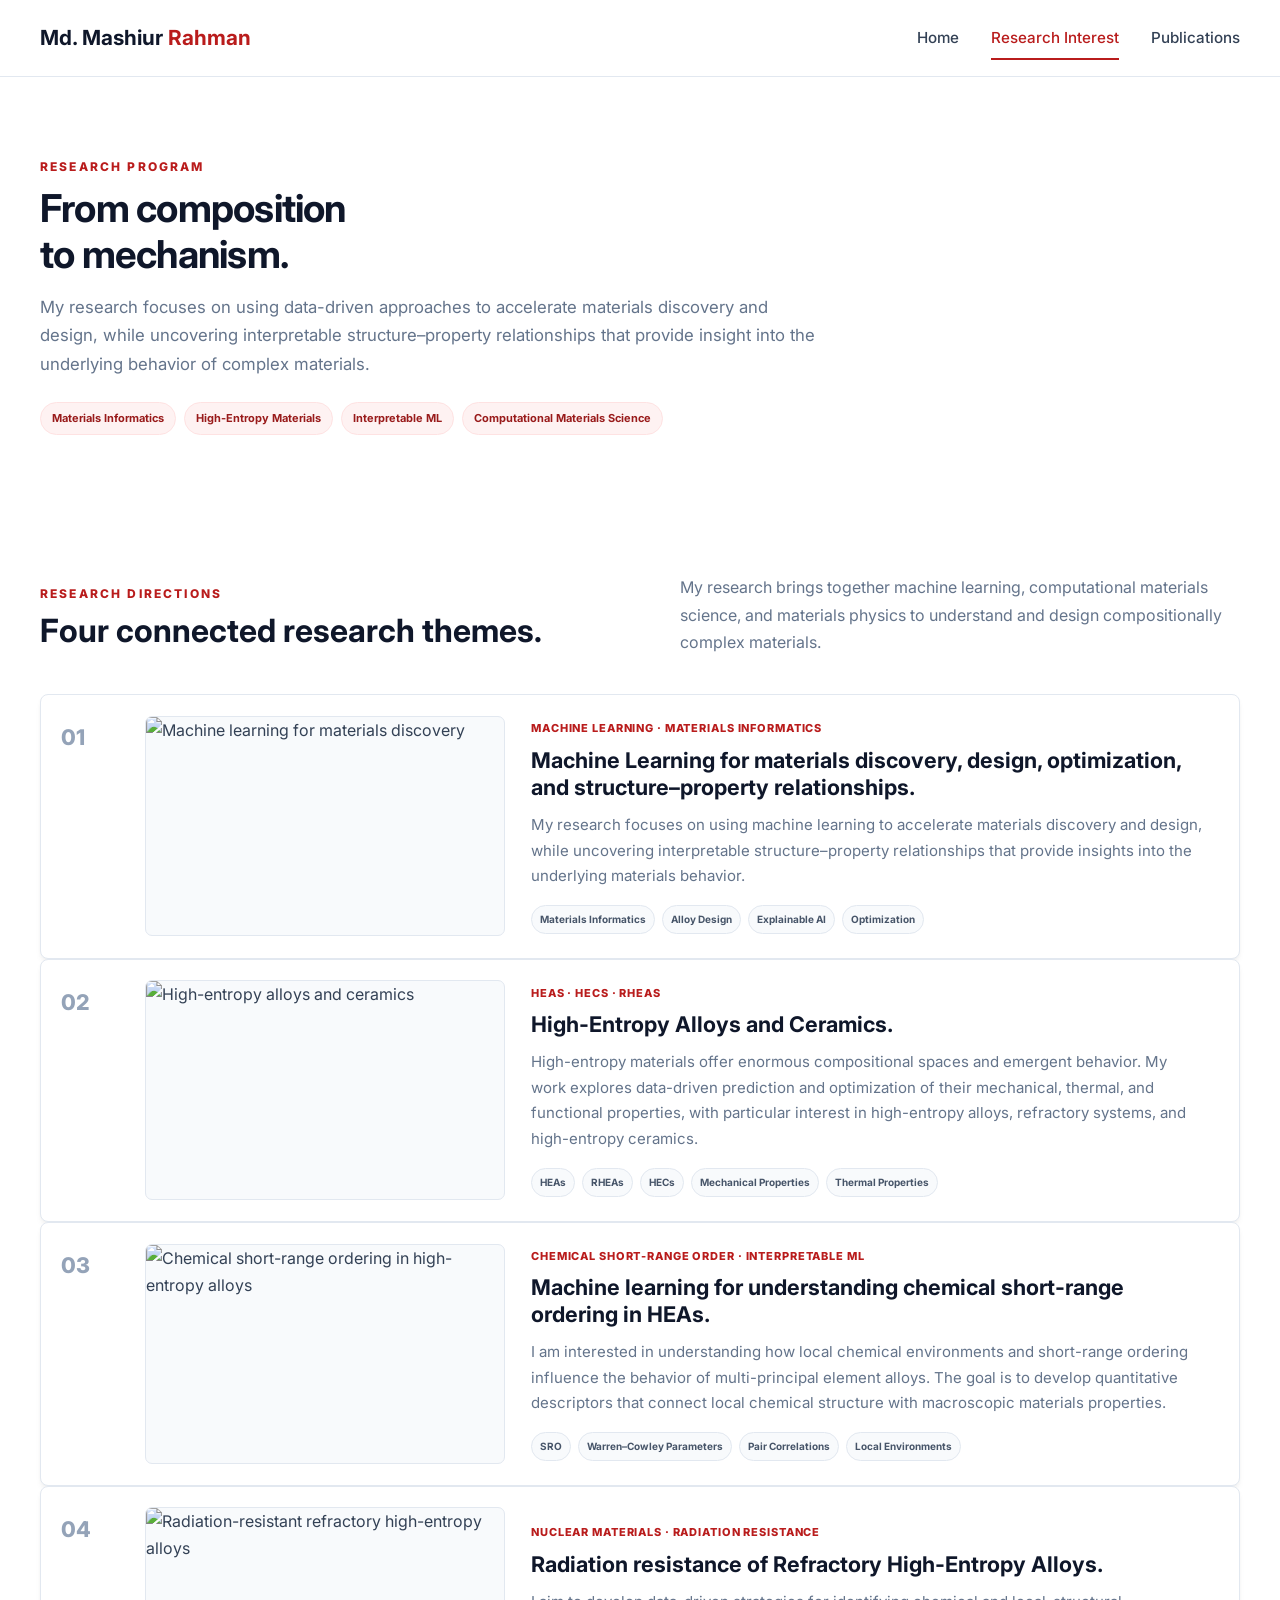
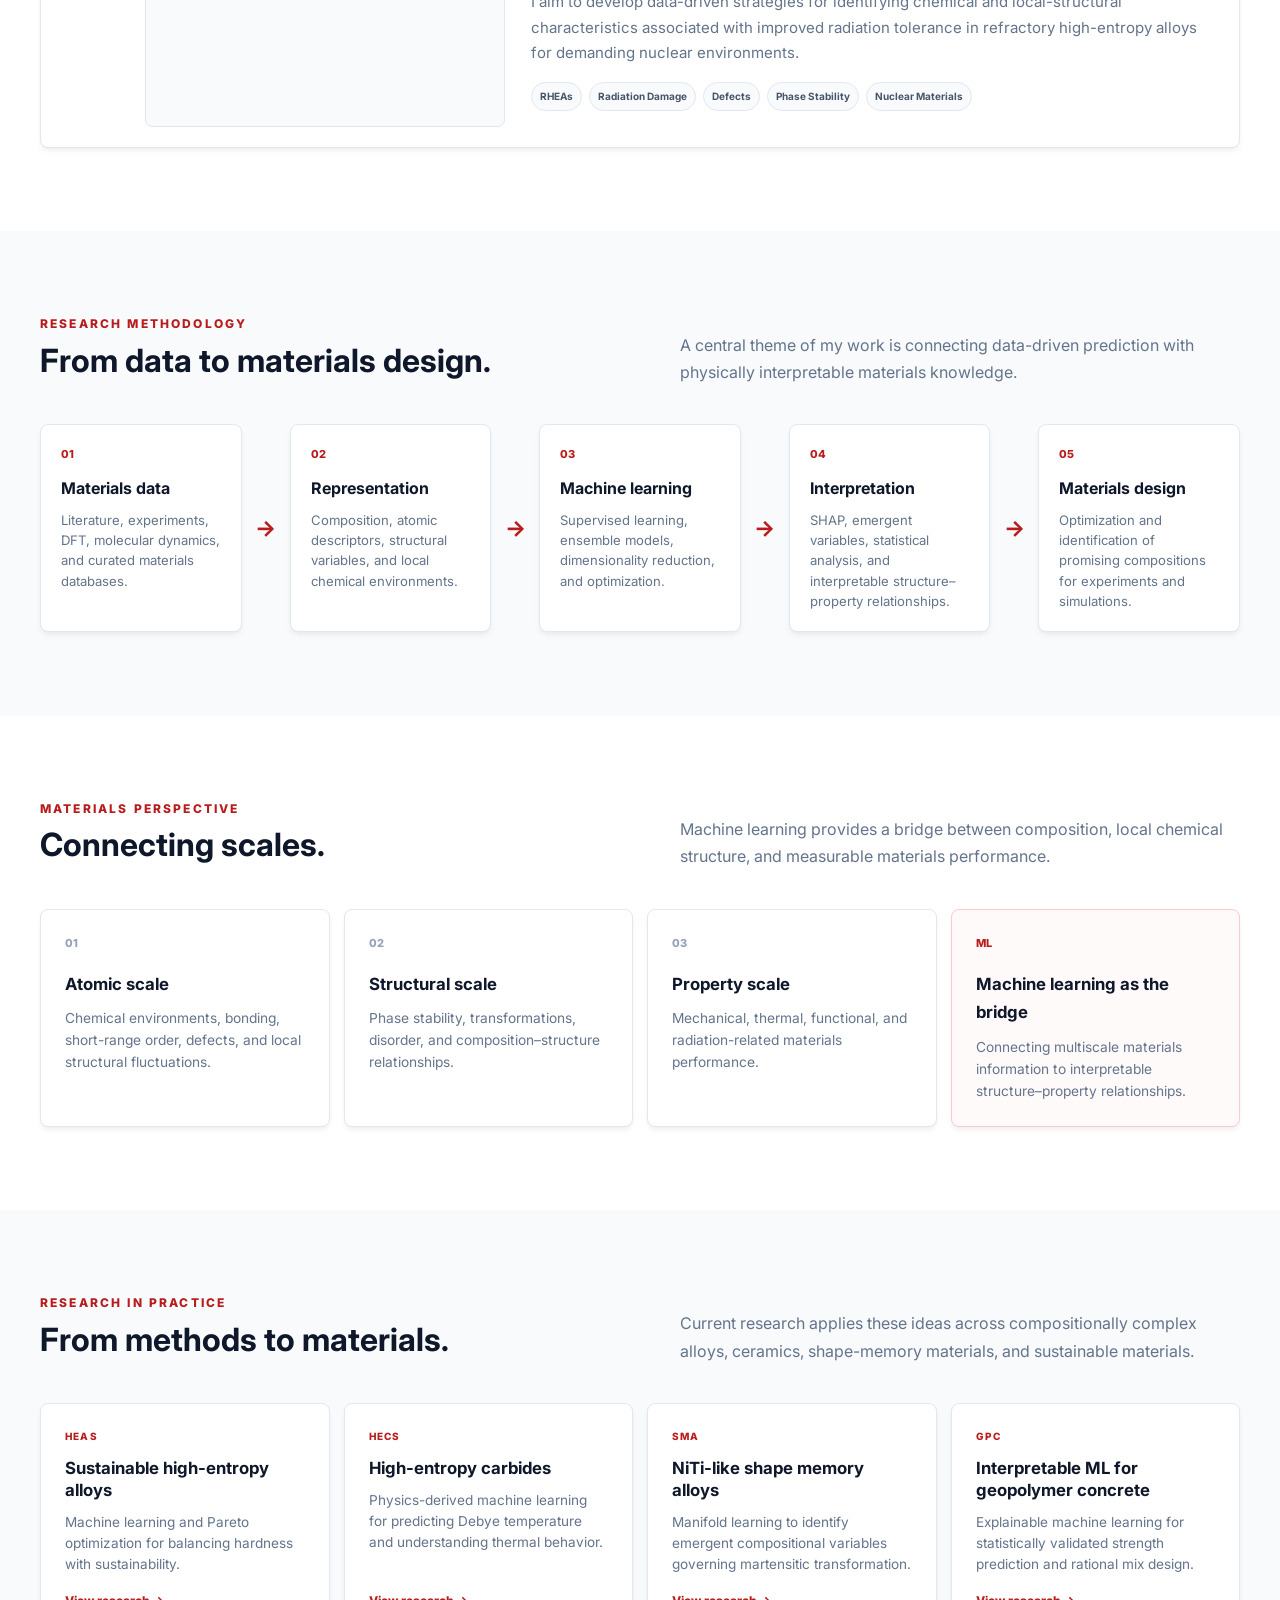
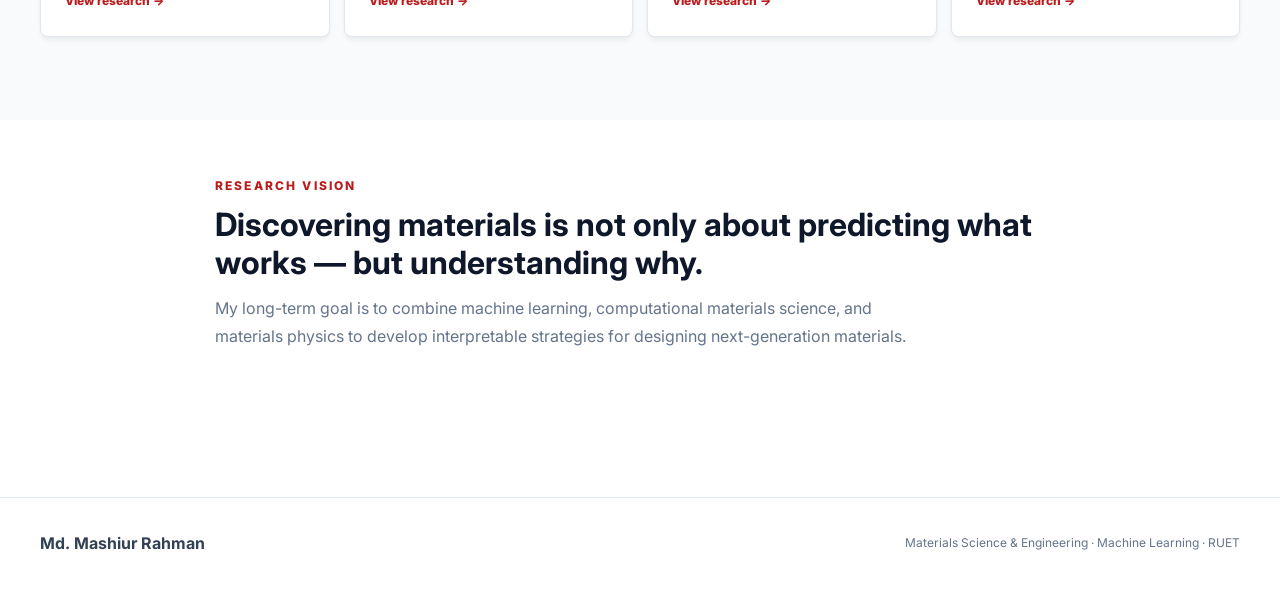
==== research.html @ 84f90992 "Add files via upload" ====
<!doctype html>
<html lang="en">

<head>
    <meta charset="utf-8">
    <meta name="viewport" content="width=device-width, initial-scale=1">

    <meta name="description"
        content="Research interests of Md. Mashiur Rahman — computational materials science, machine learning, high-entropy materials, chemical short-range order, and radiation-resistant RHEAs.">

    <title>Research | Md. Mashiur Rahman</title>

    <link rel="stylesheet" href="style.css">
</head>

<body>

    <!-- =========================================================
         NAVIGATION
    ========================================================== -->

    <header class="nav">
        <div class="wrap navin">

            <a class="brand" href="index.html">
                Md. Mashiur <span>Rahman</span>
            </a>

            <button class="menu" aria-label="Open menu">
                ☰
            </button>

            <nav class="links">
                <a href="index.html">Home</a>
                <a class="active" href="research.html">Research Interest</a>
                <a href="publications.html">Publications</a>
            </nav>

        </div>
    </header>


    <main>

        <!-- =====================================================
             RESEARCH HERO
        ====================================================== -->

        <section class="pagehero">
            <div class="wrap">

                <div class="eyebrow">
                    Research program
                </div>

                <h1>
                    From composition<br>
                    to mechanism.
                </h1>

                <p>
                    My research focuses on using data-driven approaches to
                    accelerate materials discovery and design, while uncovering
                    interpretable structure–property relationships that provide
                    insight into the underlying behavior of complex materials.
                </p>

                <div class="research-tags">

                    <span>Materials Informatics</span>
                    <span>High-Entropy Materials</span>
                    <span>Interpretable ML</span>
                    <span>Computational Materials Science</span>

                </div>

            </div>
        </section>


        <!-- =====================================================
             RESEARCH DIRECTIONS
        ====================================================== -->

        <section class="section">

            <div class="wrap">

                <div class="section-head">

                    <div>
                        <div class="eyebrow">
                            Research directions
                        </div>

                        <h2>
                            Four connected research themes.
                        </h2>
                    </div>

                    <p>
                        My research brings together machine learning,
                        computational materials science, and materials
                        physics to understand and design compositionally
                        complex materials.
                    </p>

                </div>


                <!-- =================================================
                     01 — MACHINE LEARNING
                ================================================== -->

                <article class="research-feature">

                    <div class="research-number">
                        01
                    </div>

                    <div class="research-image">

                        <img src="assets/dis.jpg"
                            alt="Machine learning for materials discovery">

                    </div>

                    <div class="research-content">

                        <div class="method">
                            Machine Learning · Materials Informatics
                        </div>

                        <h2>
                            Machine Learning for materials discovery,
                            design, optimization, and structure–property
                            relationships.
                        </h2>

                        <p>
                            My research focuses on using machine learning to
                            accelerate materials discovery and design, while
                            uncovering interpretable structure–property
                            relationships that provide insights into the
                            underlying materials behavior.
                        </p>

                        <div class="research-keywords">

                            <span>Materials Informatics</span>
                            <span>Alloy Design</span>
                            <span>Explainable AI</span>
                            <span>Optimization</span>

                        </div>

                    </div>

                </article>


                <!-- =================================================
                     02 — HIGH ENTROPY MATERIALS
                ================================================== -->

                <article class="research-feature">

                    <div class="research-number">
                        02
                    </div>

                    <div class="research-image">

                        <img src="assets/hea.png"
                            alt="High-entropy alloys and ceramics">

                    </div>

                    <div class="research-content">

                        <div class="method">
                            HEAs · HECs · RHEAs
                        </div>

                        <h2>
                            High-Entropy Alloys and Ceramics.
                        </h2>

                        <p>
                            High-entropy materials offer enormous
                            compositional spaces and emergent behavior.
                            My work explores data-driven prediction and
                            optimization of their mechanical, thermal,
                            and functional properties, with particular
                            interest in high-entropy alloys, refractory
                            systems, and high-entropy ceramics.
                        </p>

                        <div class="research-keywords">

                            <span>HEAs</span>
                            <span>RHEAs</span>
                            <span>HECs</span>
                            <span>Mechanical Properties</span>
                            <span>Thermal Properties</span>

                        </div>

                    </div>

                </article>


                <!-- =================================================
                     03 — SRO
                ================================================== -->

                <article class="research-feature">

                    <div class="research-number">
                        03
                    </div>

                    <div class="research-image">

                        <img src="assets/csro.png"
                            alt="Chemical short-range ordering in high-entropy alloys">

                    </div>

                    <div class="research-content">

                        <div class="method">
                            Chemical Short-Range Order · Interpretable ML
                        </div>

                        <h2>
                            Machine learning for understanding chemical
                            short-range ordering in HEAs.
                        </h2>

                        <p>
                            I am interested in understanding how local
                            chemical environments and short-range ordering
                            influence the behavior of multi-principal
                            element alloys. The goal is to develop
                            quantitative descriptors that connect local
                            chemical structure with macroscopic materials
                            properties.
                        </p>

                        <div class="research-keywords">

                            <span>SRO</span>
                            <span>Warren–Cowley Parameters</span>
                            <span>Pair Correlations</span>
                            <span>Local Environments</span>

                        </div>

                    </div>

                </article>


                <!-- =================================================
                     04 — RHEA
                ================================================== -->

                <article class="research-feature">

                    <div class="research-number">
                        04
                    </div>

                    <div class="research-image">

                        <img src="assets/rheas.png"
                            alt="Radiation-resistant refractory high-entropy alloys">

                    </div>

                    <div class="research-content">

                        <div class="method">
                            Nuclear Materials · Radiation Resistance
                        </div>

                        <h2>
                            Radiation resistance of Refractory
                            High-Entropy Alloys.
                        </h2>

                        <p>
                            I aim to develop data-driven strategies for
                            identifying chemical and local-structural
                            characteristics associated with improved
                            radiation tolerance in refractory
                            high-entropy alloys for demanding nuclear
                            environments.
                        </p>

                        <div class="research-keywords">

                            <span>RHEAs</span>
                            <span>Radiation Damage</span>
                            <span>Defects</span>
                            <span>Phase Stability</span>
                            <span>Nuclear Materials</span>

                        </div>

                    </div>

                </article>

            </div>

        </section>


        <!-- =====================================================
             RESEARCH METHODOLOGY
        ====================================================== -->

        <section class="section alt">

            <div class="wrap">

                <div class="section-head">

                    <div>

                        <div class="eyebrow">
                            Research methodology
                        </div>

                        <h2>
                            From data to materials design.
                        </h2>

                    </div>

                    <p>
                        A central theme of my work is connecting
                        data-driven prediction with physically
                        interpretable materials knowledge.
                    </p>

                </div>


                <div class="research-flow">

                    <div class="flow-step">

                        <div class="flow-number">
                            01
                        </div>

                        <h3>
                            Materials data
                        </h3>

                        <p>
                            Literature, experiments, DFT,
                            molecular dynamics, and curated
                            materials databases.
                        </p>

                    </div>


                    <div class="flow-arrow">
                        →
                    </div>


                    <div class="flow-step">

                        <div class="flow-number">
                            02
                        </div>

                        <h3>
                            Representation
                        </h3>

                        <p>
                            Composition, atomic descriptors,
                            structural variables, and local
                            chemical environments.
                        </p>

                    </div>


                    <div class="flow-arrow">
                        →
                    </div>


                    <div class="flow-step">

                        <div class="flow-number">
                            03
                        </div>

                        <h3>
                            Machine learning
                        </h3>

                        <p>
                            Supervised learning, ensemble models,
                            dimensionality reduction, and
                            optimization.
                        </p>

                    </div>


                    <div class="flow-arrow">
                        →
                    </div>


                    <div class="flow-step">

                        <div class="flow-number">
                            04
                        </div>

                        <h3>
                            Interpretation
                        </h3>

                        <p>
                            SHAP, emergent variables, statistical
                            analysis, and interpretable
                            structure–property relationships.
                        </p>

                    </div>


                    <div class="flow-arrow">
                        →
                    </div>


                    <div class="flow-step">

                        <div class="flow-number">
                            05
                        </div>

                        <h3>
                            Materials design
                        </h3>

                        <p>
                            Optimization and identification of
                            promising compositions for experiments
                            and simulations.
                        </p>

                    </div>

                </div>

            </div>

        </section>


        <!-- =====================================================
             RESEARCH ACROSS SCALES
        ====================================================== -->

        <section class="section">

            <div class="wrap">

                <div class="section-head">

                    <div>

                        <div class="eyebrow">
                            Materials perspective
                        </div>

                        <h2>
                            Connecting scales.
                        </h2>

                    </div>

                    <p>
                        Machine learning provides a bridge between
                        composition, local chemical structure, and
                        measurable materials performance.
                    </p>

                </div>


                <div class="scale-grid">

                    <article class="scale-card">

                        <div class="scale-number">
                            01
                        </div>

                        <h3>
                            Atomic scale
                        </h3>

                        <p>
                            Chemical environments, bonding,
                            short-range order, defects, and
                            local structural fluctuations.
                        </p>

                    </article>


                    <article class="scale-card">

                        <div class="scale-number">
                            02
                        </div>

                        <h3>
                            Structural scale
                        </h3>

                        <p>
                            Phase stability, transformations,
                            disorder, and composition–structure
                            relationships.
                        </p>

                    </article>


                    <article class="scale-card">

                        <div class="scale-number">
                            03
                        </div>

                        <h3>
                            Property scale
                        </h3>

                        <p>
                            Mechanical, thermal, functional,
                            and radiation-related materials
                            performance.
                        </p>

                    </article>


                    <article class="scale-card scale-highlight">

                        <div class="scale-number">
                            ML
                        </div>

                        <h3>
                            Machine learning as the bridge
                        </h3>

                        <p>
                            Connecting multiscale materials
                            information to interpretable
                            structure–property relationships.
                        </p>

                    </article>

                </div>

            </div>

        </section>


        <!-- =====================================================
             RESEARCH IN PRACTICE
        ====================================================== -->

        <section class="section alt">

            <div class="wrap">

                <div class="section-head">

                    <div>

                        <div class="eyebrow">
                            Research in practice
                        </div>

                        <h2>
                            From methods to materials.
                        </h2>

                    </div>

                    <p>
                        Current research applies these ideas across
                        compositionally complex alloys, ceramics,
                        shape-memory materials, and sustainable
                        materials.
                    </p>

                </div>


                <div class="practice-grid">

                    <article class="practice-card">

                        <div class="practice-label">
                            HEAs
                        </div>

                        <h3>
                            Sustainable high-entropy alloys
                        </h3>

                        <p>
                            Machine learning and Pareto optimization
                            for balancing hardness with sustainability.
                        </p>

                        <a href="publications.html">
                            View research →
                        </a>

                    </article>


                    <article class="practice-card">

                        <div class="practice-label">
                            HECs
                        </div>

                        <h3>
                            High-entropy carbides
                        </h3>

                        <p>
                            Physics-derived machine learning for
                            predicting Debye temperature and
                            understanding thermal behavior.
                        </p>

                        <a href="publications.html">
                            View research →
                        </a>

                    </article>


                    <article class="practice-card">

                        <div class="practice-label">
                            SMA
                        </div>

                        <h3>
                            NiTi-like shape memory alloys
                        </h3>

                        <p>
                            Manifold learning to identify emergent
                            compositional variables governing
                            martensitic transformation.
                        </p>

                        <a href="publications.html">
                            View research →
                        </a>

                    </article>


                    <article class="practice-card">

                        <div class="practice-label">
                            GPC
                        </div>

                        <h3>
                            Interpretable ML for geopolymer concrete
                        </h3>

                        <p>
                            Explainable machine learning for
                            statistically validated strength
                            prediction and rational mix design.
                        </p>

                        <a href="publications.html">
                            View research →
                        </a>

                    </article>

                </div>

            </div>

        </section>


        
        <!-- =====================================================
             CLOSING STATEMENT
        ====================================================== -->

        <section class="section closing-section">

            <div class="wrap closing">

                <div class="eyebrow">
                    Research vision
                </div>

                <h2>
                    Discovering materials is not only about
                    predicting what works — but understanding why.
                </h2>

                <p>
                    My long-term goal is to combine machine learning,
                    computational materials science, and materials
                    physics to develop interpretable strategies for
                    designing next-generation materials.
                </p>

            </div>

        </section>

    </main>


    <!-- =========================================================
         FOOTER
    ========================================================== -->

    <footer class="footer">

        <div class="wrap footerin">

            <strong>
                Md. Mashiur Rahman
            </strong>

            <p>
                Materials Science & Engineering · Machine Learning · RUET
            </p>

        </div>

    </footer>


    <script src="script.js"></script>

</body>

</html>
---- style.css ----
@import url('https://fonts.googleapis.com/css2?family=Inter:wght@300;400;500;600;700;800&display=swap');
:root{--primary:#111827;--primary-light:#1e293b;--accent:#b91c1c;--accent-hover:#991b1b;--text-main:#334155;--text-heading:#0f172a;--text-muted:#64748b;--bg-main:#fff;--bg-alt:#f8fafc;--card:#fff;--border:#e2e8f0;--shadow:0 4px 6px -1px rgba(0,0,0,.05),0 2px 4px -1px rgba(0,0,0,.03);--shadow-lg:0 10px 25px -8px rgba(15,23,42,.13);--radius:8px;--max:1200px}
*{box-sizing:border-box;margin:0;padding:0}html{scroll-behavior:smooth}body{font-family:Inter,sans-serif;color:var(--text-main);background:var(--bg-main);line-height:1.7}a{color:var(--accent);text-decoration:none;transition:.2s}a:hover{color:var(--accent-hover)}h1,h2,h3,h4,h5{font-family:Inter,sans-serif;color:var(--text-heading);font-weight:700}.wrap{width:min(calc(100% - 40px),var(--max));margin:auto}
.nav{position:sticky;top:0;z-index:1000;background:rgba(255,255,255,.95);backdrop-filter:blur(8px);border-bottom:1px solid var(--border)}.navin{min-height:76px;display:flex;align-items:center;justify-content:space-between}.brand{font-family:Inter,sans-serif;font-size:1.3rem;font-weight:700;color:var(--text-heading)}.brand span{color:var(--accent)}.links{display:flex;gap:2rem;align-items:center}.links a{font-size:.95rem;font-weight:500;color:var(--text-main);position:relative;padding:.25rem 0}.links a.active,.links a:hover{color:var(--accent)}.links a.active:after{content:'';position:absolute;left:0;right:0;bottom:-5px;height:2px;background:var(--accent)}.menu{display:none;border:0;background:transparent;font-size:24px;color:var(--primary)}
.profile-hero{background:var(--bg-alt);padding:4.5rem 0;border-bottom:1px solid var(--border)}.profile-grid{display:grid;grid-template-columns:280px 1fr;gap:3rem;align-items:center}.profile-mark{width:280px;height:340px;border-radius:12px;overflow:hidden;background:#f1f5f9;border:4px solid #fff;box-shadow:var(--shadow-lg)}.profile-mark img{width:100%;height:100%;display:block;object-fit:cover;object-position:center 42%}.profile-content h1{font-size:2.7rem;margin-bottom:.45rem}.profile-title{font-size:1.15rem;color:var(--accent);font-weight:600;margin-bottom:.2rem}.profile-affiliation{font-size:1rem;color:var(--text-muted);margin-bottom:1.25rem}.profile-bio{font-size:1.05rem;margin-bottom:1.5rem;max-width:820px}.profile-links{display:flex;gap:1rem;flex-wrap:wrap}.btn-link{display:inline-flex;align-items:center;gap:.45rem;padding:.5rem 1rem;border-radius:var(--radius);background:#fff;border:1px solid var(--border);color:var(--text-heading);font-size:.9rem;font-weight:500;box-shadow:var(--shadow)}.btn-link:hover{border-color:var(--accent);color:var(--accent);transform:translateY(-2px)}.btn-primary{background:var(--accent);border-color:var(--accent);color:#fff}.btn-primary:hover{background:var(--accent-hover);color:#fff}
.section{padding:5.2rem 0}.section.alt{background:var(--bg-alt)}.section-head{display:flex;justify-content:space-between;gap:30px;align-items:end;margin-bottom:2.4rem}.eyebrow{font-size:12px;letter-spacing:.18em;text-transform:uppercase;color:var(--accent);font-weight:800}.section-head h2{font-size:2rem;line-height:1.1;margin:.5rem 0}.section-head p{max-width:560px;color:var(--text-muted);margin:0}.grid4{display:grid;grid-template-columns:repeat(4,1fr);gap:1rem}.interest{background:#fff;border:1px solid var(--border);border-radius:var(--radius);overflow:hidden;box-shadow:var(--shadow);transition:.2s}.interest:hover{transform:translateY(-4px);box-shadow:var(--shadow-lg);border-color:#fecaca}.interest-cover{width:100%;height:180px;overflow:hidden;background:#f8fafc;display:flex;align-items:center;justify-content:center;border-bottom:1px solid var(--border)}.interest-cover img{width:100%;height:100%;object-fit:contain;display:block}.interest-body{padding:1.1rem 1.25rem 1.3rem}.num{font-size:12px;color:var(--accent);font-weight:800}.interest h3{font-family:Inter,sans-serif;font-size:1.05rem;font-weight:600;line-height:1.3;margin:.35rem 0 .5rem}.interest p{font-size:.9rem;line-height:1.55;color:var(--text-muted);margin:0}
.hea{display:grid;grid-template-columns:.85fr 1.15fr;gap:2.4rem;align-items:center}.hea-copy h2{font-size:2.35rem;line-height:1.08;margin:.5rem 0 1rem}.hea-copy p{color:var(--text-main);margin-bottom:.8rem}.tagline{font-family:Inter,sans-serif;font-size:1.05rem;color:#991b1b!important;margin-top:1rem}.property-list{display:flex;flex-wrap:wrap;gap:8px;margin-top:1rem}.property-list span{background:#fef2f2;border:1px solid #fee2e2;border-radius:999px;padding:6px 10px;font-size:11px;font-weight:700;color:#991b1b}.compare{display:grid;grid-template-columns:1fr 1fr;border:1px solid var(--border);border-radius:var(--radius);overflow:hidden;background:#fff;box-shadow:var(--shadow-lg)}.compare-col{padding:1.75rem}.compare-col:first-child{border-right:1px solid var(--border)}.compare-col h3{font-family:Inter,sans-serif;font-size:1.05rem;margin-bottom:.55rem}.compare-col p{font-size:.85rem;color:var(--text-muted)}.atoms{height:165px;position:relative;margin-bottom:1rem;display:flex;align-items:center;justify-content:center}.atom{width:58px;height:58px;border-radius:50%;display:flex;align-items:center;justify-content:center;font-family:Inter;font-weight:800;font-size:12px;position:absolute;border:5px solid #fff;box-shadow:0 6px 18px rgba(0,0,0,.1)}.conventional .atom{background:#cbd5e1}.conventional .a1{left:35%;top:25%}.conventional .a2{left:48%;top:42%}.conventional .a3{left:61%;top:25%}.conventional .a4{left:48%;top:63%}.high .atom:nth-child(1){background:#60A5FA;left:25%;top:20%}.high .atom:nth-child(2){background:#F59E0B;left:45%;top:40%}.high .atom:nth-child(3){background:#dc2626;left:63%;top:22%}.high .atom:nth-child(4){background:#34D399;left:31%;top:62%}.high .atom:nth-child(5){background:#F472B6;left:59%;top:66%}
.feature{display:grid;grid-template-columns:1fr 1fr;gap:2rem;align-items:center}.feature img{width:100%;display:block;border-radius:var(--radius);border:1px solid var(--border);background:#fff;box-shadow:var(--shadow)}.feature-copy h3{font-size:1.75rem;line-height:1.2;margin:.5rem 0 .9rem}.feature-copy p{color:var(--text-muted)}.linkbtn{display:inline-flex;align-items:center;gap:8px;margin-top:10px;font-size:13px;font-weight:800;color:var(--accent)}
.pagehero{padding:5rem 0 3.5rem}.pagehero h1{font-size:2.4rem;line-height:1.18;letter-spacing:-.02em;margin:.55rem 0 1rem}.pagehero p{max-width:780px;color:var(--text-muted);font-size:1.05rem}.research-tags{display:flex;flex-wrap:wrap;gap:8px;margin-top:1.5rem}.research-tags span{background:#fef2f2;border:1px solid #fee2e2;border-radius:999px;padding:6px 11px;font-size:11px;font-weight:700;color:#991b1b}.research-list{display:grid;gap:22px}.research-feature{display:grid;grid-template-columns:58px 360px 1fr;gap:26px;align-items:center;background:#fff;border:1px solid var(--border);border-radius:var(--radius);padding:1.25rem;box-shadow:var(--shadow);transition:transform .2s,box-shadow .2s,border-color .2s}.research-feature:hover{transform:translateY(-3px);box-shadow:var(--shadow-lg);border-color:#fecaca}.research-number{font-size:1.35rem;color:#94a3b8;font-weight:800;align-self:start;padding-top:.25rem}.research-image{height:220px;border-radius:7px;overflow:hidden;background:#f8fafc;border:1px solid var(--border);display:flex;align-items:center;justify-content:center}.research-image img{width:100%;height:100%;display:block;object-fit:contain}.research-content{padding:.25rem 1rem .25rem 0}.research-content .method{font-size:11px;font-weight:800;letter-spacing:.08em;text-transform:uppercase;color:var(--accent);margin-bottom:.55rem}.research-content h2{font-size:1.35rem;line-height:1.25;margin-bottom:.7rem}.research-content p{color:var(--text-muted);max-width:760px;font-size:.94rem}.research-keywords{display:flex;flex-wrap:wrap;gap:7px;margin-top:1rem}.research-keywords span{font-size:10px;font-weight:700;color:#475569;background:#f8fafc;border:1px solid var(--border);border-radius:999px;padding:5px 8px}.research-flow{display:grid;grid-template-columns:1fr 28px 1fr 28px 1fr 28px 1fr 28px 1fr;gap:10px;align-items:stretch}.flow-step{background:#fff;border:1px solid var(--border);border-radius:var(--radius);padding:1.25rem;box-shadow:var(--shadow)}.flow-number{font-size:11px;color:var(--accent);font-weight:800;margin-bottom:.7rem}.flow-step h3{font-size:1rem;margin-bottom:.45rem}.flow-step p{font-size:.82rem;line-height:1.55;color:var(--text-muted)}.flow-arrow{display:flex;align-items:center;justify-content:center;color:var(--accent);font-size:1.4rem;font-weight:700}.scale-grid{display:grid;grid-template-columns:repeat(4,1fr);gap:14px}.scale-card{padding:1.5rem;background:#fff;border:1px solid var(--border);border-radius:var(--radius);box-shadow:var(--shadow)}.scale-number{font-size:11px;color:#94a3b8;font-weight:800;margin-bottom:1.1rem}.scale-card h3{font-size:1.05rem;margin-bottom:.55rem}.scale-card p{font-size:.86rem;color:var(--text-muted);line-height:1.6}.scale-highlight{border-color:#fecaca;background:#fffafa}.scale-highlight .scale-number{color:var(--accent)}.practice-grid{display:grid;grid-template-columns:repeat(4,1fr);gap:14px}.practice-card{background:#fff;border:1px solid var(--border);border-radius:var(--radius);padding:1.5rem;box-shadow:var(--shadow);display:flex;flex-direction:column;min-height:220px;transition:.2s}.practice-card:hover{transform:translateY(-3px);box-shadow:var(--shadow-lg);border-color:#fecaca}.practice-label{font-size:10px;letter-spacing:.12em;text-transform:uppercase;color:var(--accent);font-weight:800;margin-bottom:.8rem}.practice-card h3{font-size:1.05rem;line-height:1.3;margin-bottom:.65rem}.practice-card p{font-size:.85rem;color:var(--text-muted);line-height:1.55}.practice-card a{margin-top:auto;padding-top:1rem;font-size:12px;font-weight:800;color:var(--accent)}.future-research{display:grid;grid-template-columns:.8fr 1.2fr;gap:3rem;align-items:start;background:var(--primary);color:#fff;border-radius:var(--radius);padding:2.7rem}.future-intro .eyebrow{color:#fca5a5}.future-intro h2{font-size:2rem;line-height:1.15;color:#fff;margin:.6rem 0 1rem}.future-intro p{color:#cbd5e1;max-width:500px}.future-path{display:grid;gap:10px}.future-step{display:grid;grid-template-columns:38px 1fr;column-gap:12px;align-items:start;padding:13px 15px;border:1px solid rgba(255,255,255,.14);border-radius:7px;background:rgba(255,255,255,.04)}.future-step span{grid-row:span 2;font-size:11px;color:#fca5a5;font-weight:800}.future-step strong{font-size:.92rem;color:#fff}.future-step small{font-size:.78rem;color:#cbd5e1;line-height:1.45}.future-final{border-color:rgba(248,113,113,.4);background:rgba(185,28,28,.18)}.closing-section{padding-top:3.5rem}.closing{max-width:850px}.closing h2{font-size:2rem;line-height:1.2;margin:.6rem 0 .8rem}.closing p{max-width:720px;color:var(--text-muted);font-size:1rem}
.pubgrid{display:grid;grid-template-columns:1fr 1fr;gap:20px}.pub{background:#fff;border:1px solid var(--border);border-radius:var(--radius);overflow:hidden;display:flex;flex-direction:column;box-shadow:var(--shadow)}.pubimg{height:250px;background:#f1f5f9;overflow:hidden}.pubimg img{width:100%;height:100%;object-fit:cover;object-position:center}.pubbody{padding:27px;display:flex;flex-direction:column;flex:1}.status{font-size:10px;text-transform:uppercase;letter-spacing:.13em;font-weight:800;color:var(--accent);margin-bottom:10px}.pub h2{font-family:Inter,sans-serif;font-size:1.15rem;line-height:1.35;letter-spacing:-.01em;margin:0 0 10px}.authors{font-size:12px;color:var(--text-muted);line-height:1.5}.journal{font-size:13px;font-weight:700;margin-top:14px}.pub p{font-size:13px;color:var(--text-muted)}.pubfoot{display:flex;justify-content:space-between;align-items:center;margin-top:auto;padding-top:14px}.doi{font-size:12px;font-weight:800;color:var(--accent)}
.footer{padding:2rem 0;border-top:1px solid var(--border);margin-top:4rem}.footerin{display:flex;justify-content:space-between;gap:20px;align-items:center}.footer p{font-size:12px;color:var(--text-muted);margin:0}.footer strong{font-family:Inter,sans-serif}
@media(max-width:1000px){.profile-grid,.hea,.feature{grid-template-columns:1fr}.profile-mark{width:210px}.grid4{grid-template-columns:1fr 1fr}.interest-cover{height:170px}.pubgrid{grid-template-columns:1fr}.section-head{display:block}.section-head p{margin-top:1rem}.profile-content{max-width:800px}.pipeline-grid{grid-template-columns:1fr}.research-feature{grid-template-columns:48px 280px 1fr}.research-image{height:190px}.research-flow{grid-template-columns:1fr 28px 1fr}.research-flow .flow-step:nth-of-type(5),.research-flow .flow-arrow:nth-of-type(8){display:none}.scale-grid,.practice-grid{grid-template-columns:1fr 1fr}.future-research{grid-template-columns:1fr 1fr}}

@media(max-width:750px){.research-feature{grid-template-columns:1fr;gap:14px}.research-number{padding:0}.research-image{height:210px}.research-content{padding:0}.research-flow{grid-template-columns:1fr}.flow-arrow{display:none}.scale-grid,.practice-grid{grid-template-columns:1fr 1fr}.future-research{grid-template-columns:1fr;padding:2rem}.pagehero h1{font-size:2.2rem}}

@media(max-width:650px){.wrap{width:min(calc(100% - 28px),var(--max))}.navin{min-height:68px}.links{display:none;position:absolute;top:68px;left:0;right:0;background:#fff;padding:1.2rem 1.5rem;border-bottom:1px solid var(--border);flex-direction:column;align-items:flex-start;gap:1rem}.links.open{display:flex}.menu{display:block}.profile-hero{padding:3.2rem 0}.profile-grid{text-align:left;justify-items:start}.profile-mark{width:150px;font-size:3rem}.profile-content h1{font-size:2.25rem}.profile-title{font-size:1rem}.profile-bio{font-size:.98rem}.profile-links{gap:.6rem}.section{padding:3.8rem 0}.section-head h2,.hea-copy h2{font-size:1.9rem}.grid4{grid-template-columns:1fr}.interest-cover{height:190px}.compare{grid-template-columns:1fr}.compare-col:first-child{border-right:0;border-bottom:1px solid var(--border)}.feature{grid-template-columns:1fr}.research-item{grid-template-columns:1fr;gap:10px}.pubimg{height:210px}.footerin{display:block}.footerin p{margin-top:10px}.pagehero{padding:3.5rem 0 2.5rem}.pagehero h1{font-size:1.85rem;line-height:1.2}.pagehero p{font-size:.95rem}.research-tags{margin-top:1.1rem}.research-feature{padding:1rem}.research-image{height:190px}.research-content h2{font-size:1.2rem}.research-content p{font-size:.88rem}.scale-grid,.practice-grid{grid-template-columns:1fr}.future-research{padding:1.5rem}.future-intro h2{font-size:1.65rem}.closing h2{font-size:1.65rem}}
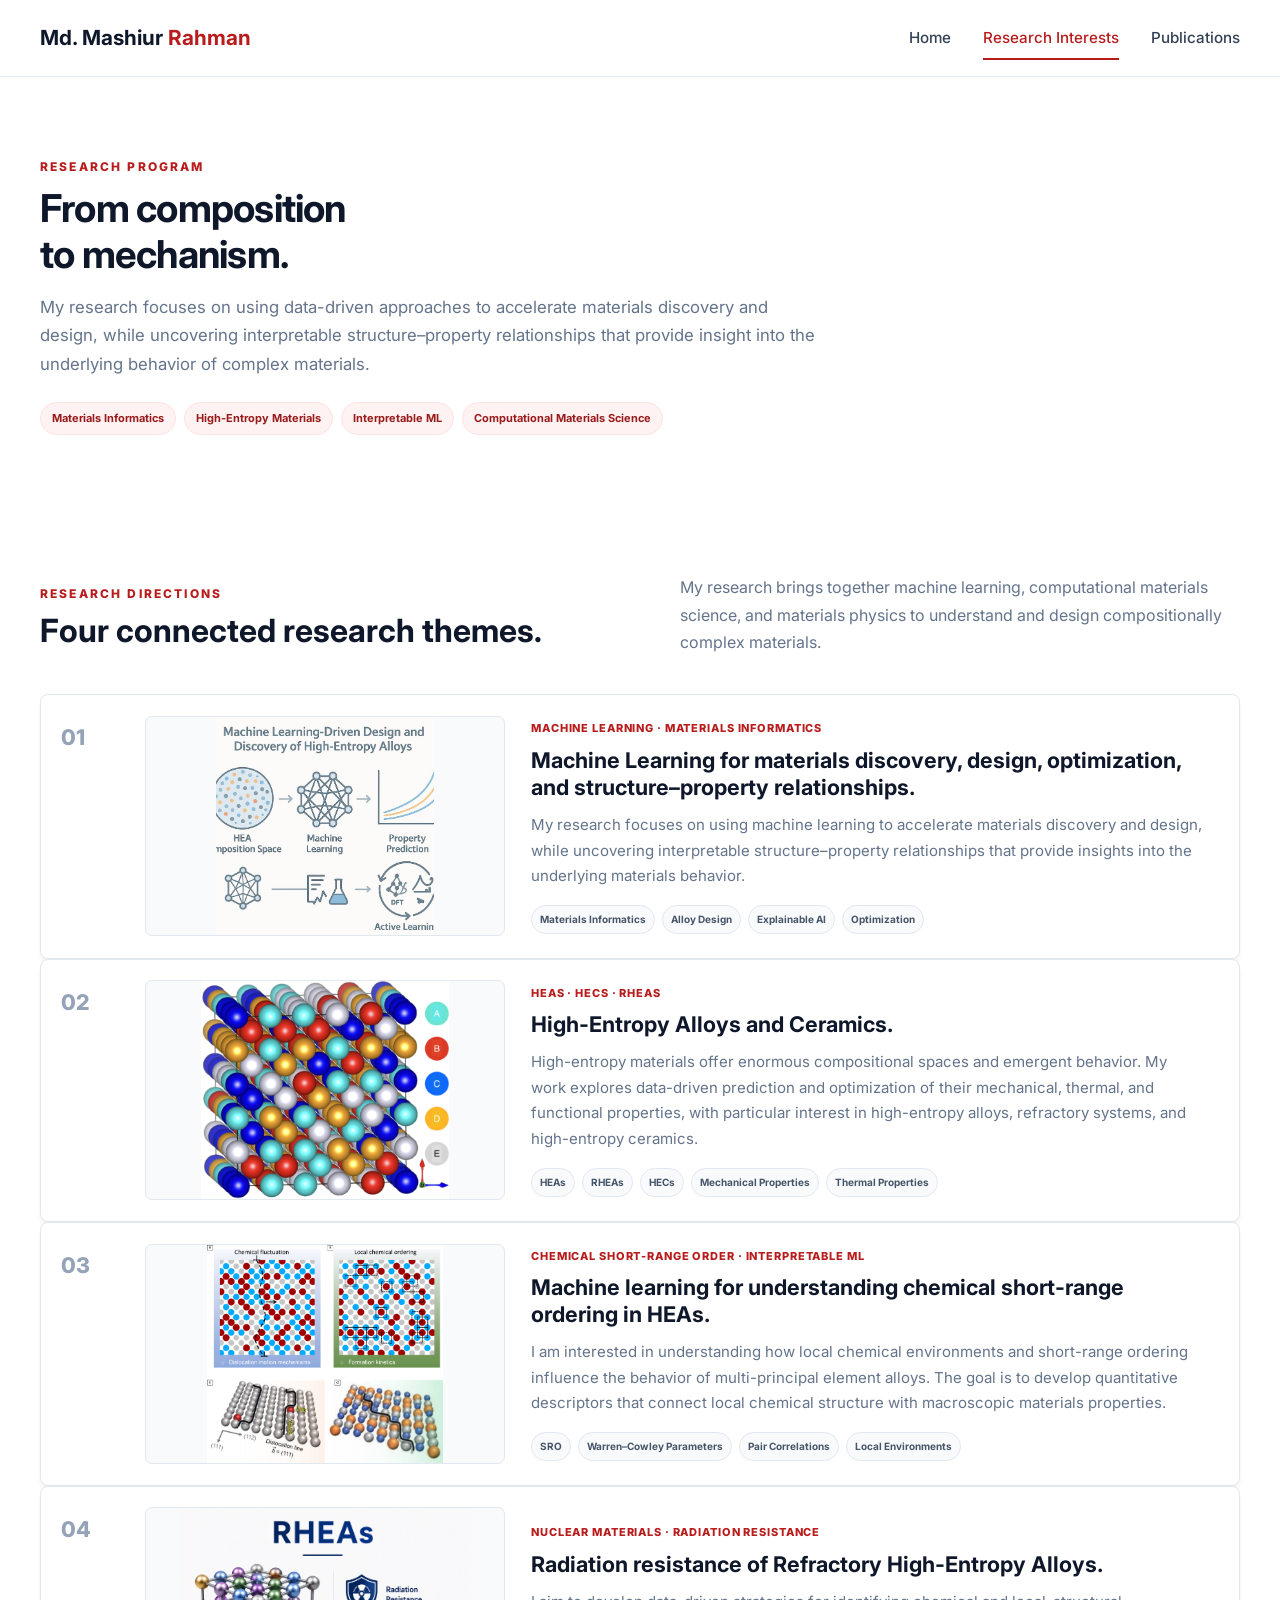
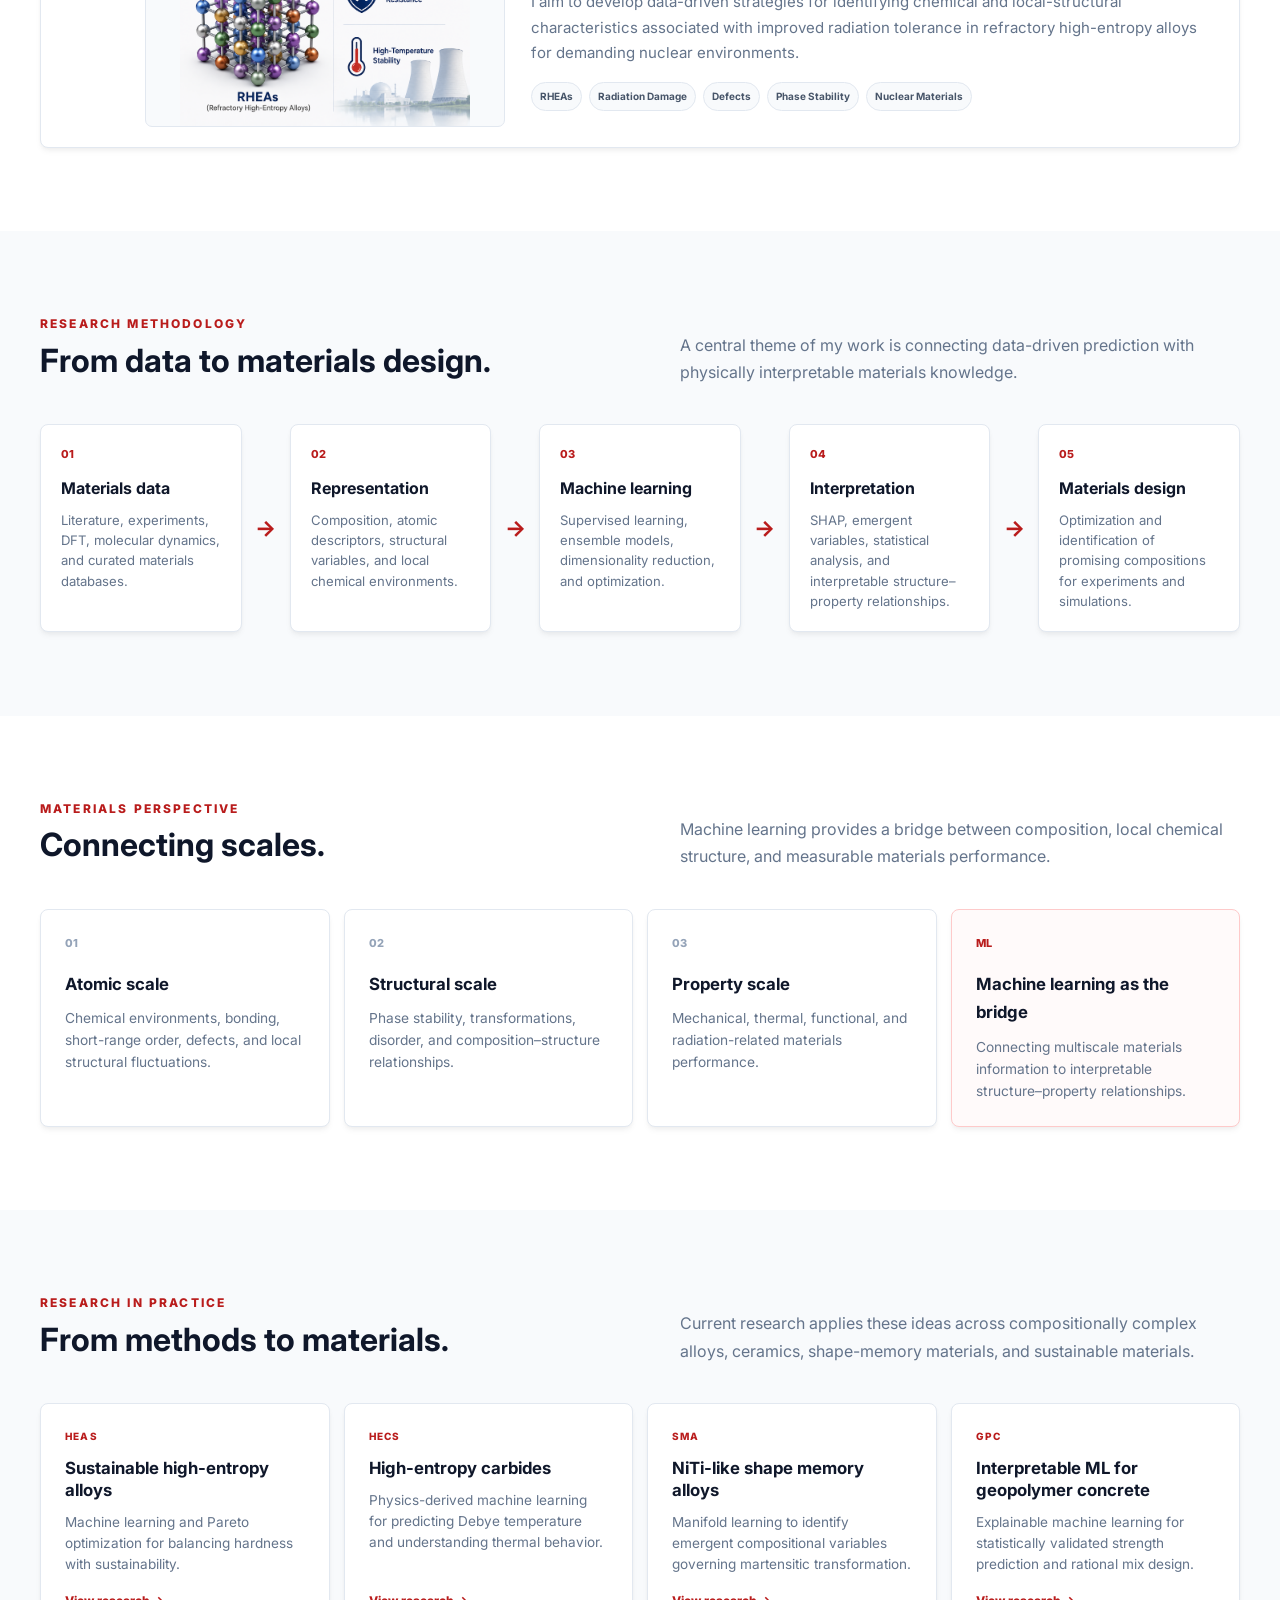
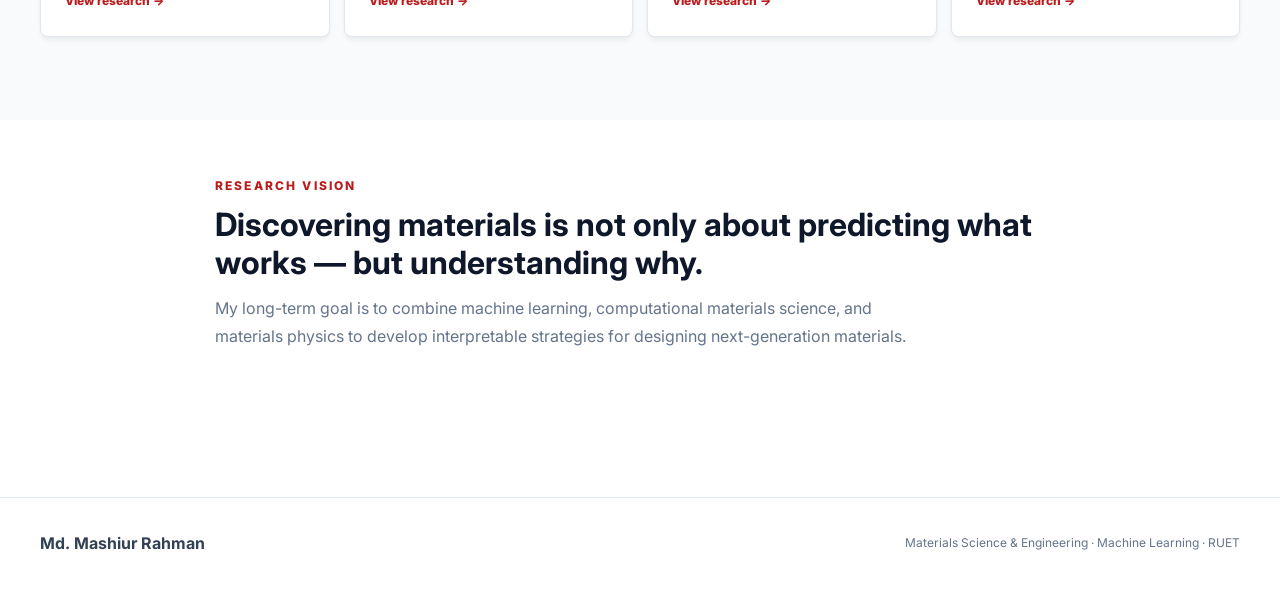
==== commit b3f2a877: "Add files via upload" ====
--- a/research.html
+++ b/research.html
@@ -6,7 +6,7 @@
     <meta name="viewport" content="width=device-width, initial-scale=1">
 
     <meta name="description"
-        content="Research interests of Md. Mashiur Rahman — computational materials science, machine learning, high-entropy materials, chemical short-range order, and radiation-resistant RHEAs.">
+        content="Research interests of Md. Mashiur Rahman — materials science, machine learning, high-entropy materials, chemical short-range order, and radiation-resistant RHEAs.">
 
     <title>Research | Md. Mashiur Rahman</title>
 
@@ -32,7 +32,7 @@
 
             <nav class="links">
                 <a href="index.html">Home</a>
-                <a class="active" href="research.html">Research Interest</a>
+                <a class="active" href="research.html">Research Interests</a>
                 <a href="publications.html">Publications</a>
             </nav>
 
